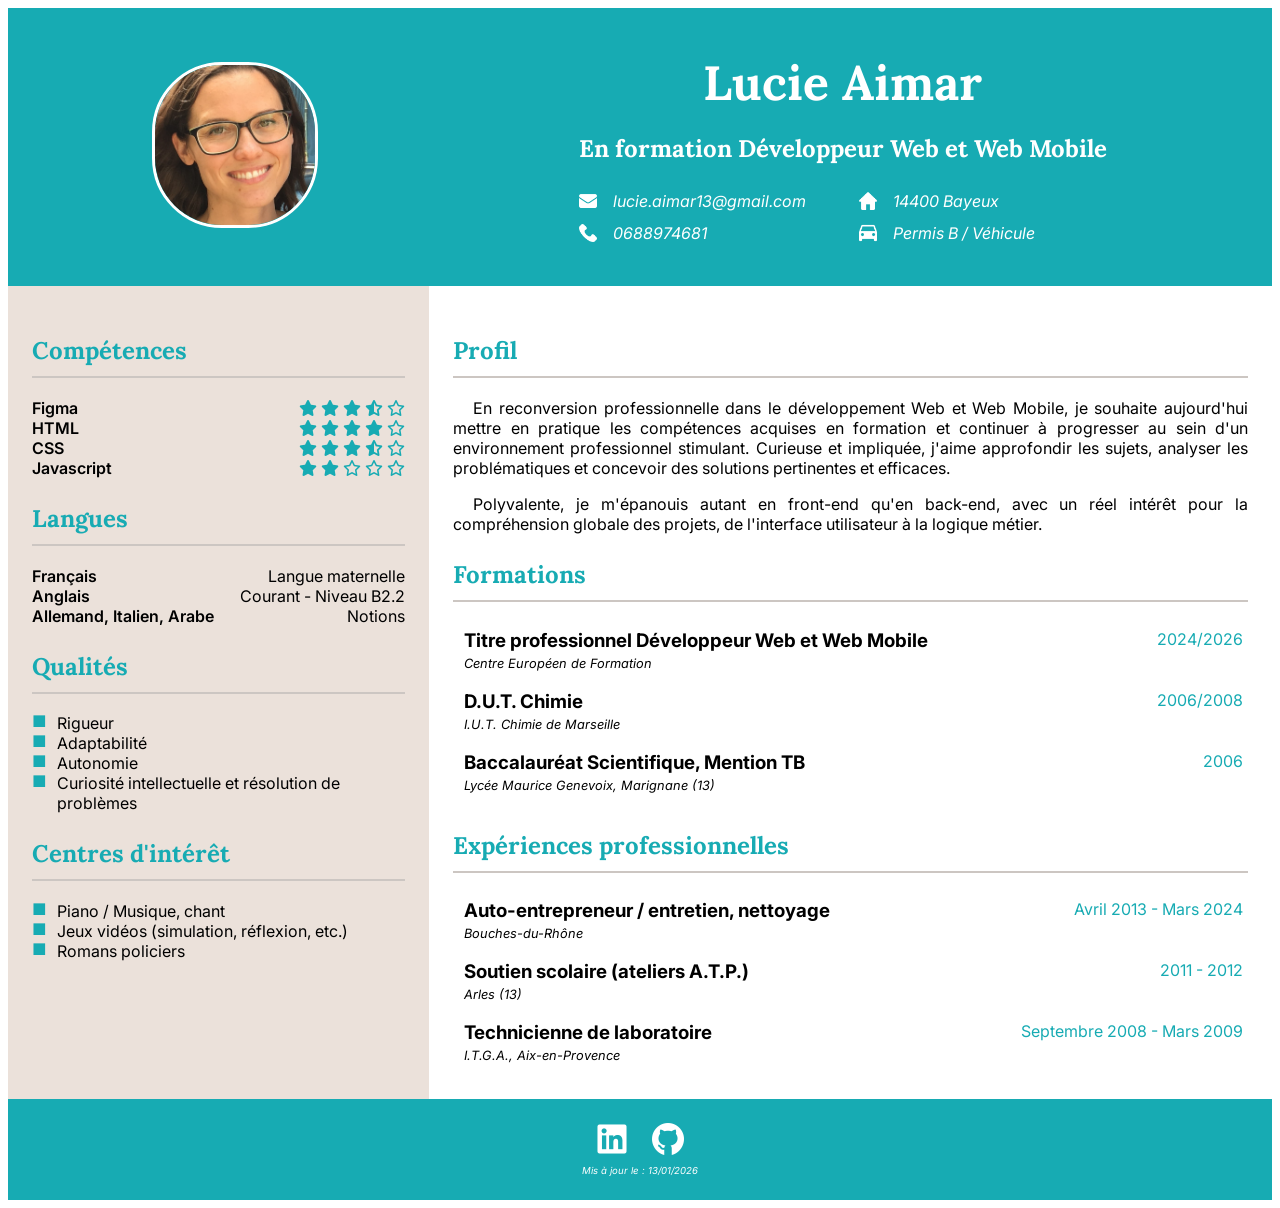
==== index.html @ bae13ad2 "Header updated (car-info)" ====
<!DOCTYPE html>
<html lang="fr">
    <head>
        <meta charset="UTF-8">
        <meta name="viewport" content="width=device-width, initial-scale=1.0">
        <title>Curriculum Vitae Lucie Aimar</title>
        <link rel="stylesheet" href="./assets/css/style.css">
        <link rel="stylesheet" href="https://cdnjs.cloudflare.com/ajax/libs/font-awesome/6.5.0/css/all.min.css">
    </head>
    <body class="cv">
        <header class="cv-header">
            <a href="./assets/images/portrait.jpg" target="_blank">
                <img class="profile-picture" src="./assets/images/portrait.jpg" alt="portrait de Lucie Aimar">
            </a>
            <address class="cv-address">
                <h1>Lucie Aimar</h1>
                <h2>En formation Développeur Web et Web Mobile</h2>
                <div class="mail">
                    <img src="./assets/images/email.png" alt="" aria-hidden="true">
                    <a href="mailto:janedoe@gmail.com" aria-label="Envoyer un email à Lucie Aimar">lucie.aimar13@gmail.com</a>
                </div>
                <div class="address">
                    <img src="./assets/images/address.png" alt="" aria-hidden="true">
                    <a href="https://maps.app.goo.gl/pgrXz6GzJE83Pug97" aria-label="Adresse de Lucie Aimar" target="_blank">14400 Bayeux</a>
                </div>
                <div class="phone">
                    <img src="./assets/images/appel-telephonique.png" alt="" aria-hidden="true">
                    <a href="tel:0606060606" aria-label="Téléphoner à Lucie Aimar">0688974681</a>
                </div>
                <div class="car-info">
                    <img src="./assets/images/voiture-avant.png" alt="" aria-hidden="true">
                    <span>Permis B / Véhicule</span>
                </div>
            </address>
        </header>
        <aside class="cv-sidebar">
            <h2>Compétences</h2>
            <div class="skills">
                <div class="skill-item">
                    <span class="skill-name">Figma</span>
                    <span class="skill-level">
                        <i class="fa-solid fa-star"></i>
                        <i class="fa-solid fa-star"></i>
                        <i class="fa-solid fa-star"></i>
                        <i class="fa-solid fa-star-half-stroke"></i>
                        <i class="fa-regular fa-star"></i>
                    </span>
                </div>
                <div class="skill-item">
                    <span class="skill-name">HTML</span>
                    <span class="skill-level">
                        <i class="fa-solid fa-star"></i>
                        <i class="fa-solid fa-star"></i>
                        <i class="fa-solid fa-star"></i>
                        <i class="fa-solid fa-star"></i>
                        <i class="fa-regular fa-star"></i>
                    </span>
                </div>
                <div class="skill-item">
                    <span class="skill-name">CSS</span>
                    <span class="skill-level">
                        <i class="fa-solid fa-star"></i>
                        <i class="fa-solid fa-star"></i>
                        <i class="fa-solid fa-star"></i>
                        <i class="fa-solid fa-star-half-stroke"></i>
                        <i class="fa-regular fa-star"></i>
                    </span>
                </div>
                <div class="skill-item">
                    <span class="skill-name">Javascript</span>
                    <span class="skill-level">
                        <i class="fa-solid fa-star"></i>
                        <i class="fa-solid fa-star"></i>
                        <i class="fa-regular fa-star"></i>
                        <i class="fa-regular fa-star"></i>
                        <i class="fa-regular fa-star"></i>
                    </span>
                </div>
            </div>
            <h2>Langues</h2>
            <div class="languages">
                <div class="language-item">
                    <span class="language-name">Français</span>
                    <span class="language-level">Langue maternelle</span>
                </div>
                <div class="language-item">
                    <span class="language-name">Anglais</span>
                    <span class="language-level">Courant - Niveau B2.2</span>
                </div>
                <div class="language-item">
                    <span class="language-name">Allemand, Italien, Arabe</span>
                    <span class="language-level">Notions</span>
                </div>
            </div>
                <h2>Qualités</h2>
                <ul>
                    <li>Rigueur</li>
                    <li>Adaptabilité</li>
                    <li>Autonomie</li>
                    <li>Curiosité intellectuelle et résolution de problèmes</li>
                </ul>
                <h2>Centres d'intérêt</h2>
                <ul>
                    <li>Piano / Musique, chant</li>
                    <li>Jeux vidéos (simulation, réflexion, etc.)</li>
                    <li>Romans policiers</li>
                </ul>
        </aside>
        <main class="cv-main">
            <h2>Profil</h2>
            <p>
            En reconversion professionnelle dans le développement Web et Web Mobile, je souhaite aujourd'hui mettre en pratique les compétences acquises en formation et continuer à progresser au sein d'un environnement professionnel stimulant.
            Curieuse et impliquée, j'aime approfondir les sujets, analyser les problématiques et concevoir des solutions pertinentes et efficaces.
            </p>
            <p>
            Polyvalente, je m'épanouis autant en front-end qu'en back-end, avec un réel intérêt pour la compréhension globale des projets, de l'interface utilisateur à la logique métier.
            </p>
            <section class="courses">
                <h2>Formations</h2>
                <article class="course-item">
                    <h3>Titre professionnel Développeur Web et Web Mobile</h3>
                    <time>2024/2026</time>
                    <span class="place">Centre Européen de Formation</span>
                </article>
                <article class="course-item">
                    <h3>D.U.T. Chimie</h3>
                    <time>2006/2008</time>
                    <span class="place">I.U.T. Chimie de Marseille</span>
                </article>
                <article class="course-item">
                    <h3>Baccalauréat Scientifique, Mention TB</h3>
                    <time>2006</time>
                    <span class="place">Lycée Maurice Genevoix, Marignane (13)</span> 
                </article>
            </section>
            <section class="work-experiences">
                <h2>Expériences professionnelles</h2>
                <article class="experience-item">
                    <h3>Auto-entrepreneur / entretien, nettoyage</h3>
                    <time>Avril 2013 - Mars 2024</time>
                    <span class="place">Bouches-du-Rhône</span>
                </article>
                <article class="experience-item">
                    <h3>Soutien scolaire (ateliers A.T.P.)</h3>
                    <time>2011 - 2012</time>
                    <span class="place">Arles (13)</span>
                </article>
                <article class="experience-item">
                    <h3>Technicienne de laboratoire</h3>
                    <time>Septembre 2008 - Mars 2009</time>
                    <span class="place">I.T.G.A., Aix-en-Provence</span>
                </article>
            </section> 
        </main>
        <footer class="cv-footer">
            <div class="social-links">
                <a 
                    href="https://www.linkedin.com/in/lucie-aimar-314379104/" 
                    aria-label="Profil LinkedIn de Lucie Aimar" 
                    target="_blank" 
                    rel="noopener noreferrer"
                >
                    <img 
                        class="social-icon" 
                        src="./assets/images/logo-linkedin.png" 
                        alt="" 
                        aria-hidden="true"
                    >
                </a>
                <a 
                    href="https://github.com/Lutch-1314" 
                    aria-label="Profil GitHub de Lucie Aimar" 
                    target="_blank" 
                    rel="noopener noreferrer"
                >
                    <img 
                        class="social-icon"
                        src="./assets/images/logo-github.png"
                        alt=""
                        aria-hidden="true"
                    >
                </a>
            </div>
            <div class="footer-meta">
                <span class="cv-date">Mis à jour le : <time datetime="2026-01-13">13/01/2026</time></span> 
            </div>
        </footer>
    </body>
</html>
---- assets/css/style.css ----
@import url('https://fonts.googleapis.com/css2?family=Inter:ital,opsz,wght@0,14..32,100..900;1,14..32,100..900&family=Lora:ital,wght@0,400..700;1,400..700&display=swap');

body {
    font-family: "Inter", sans-serif; 
    font-size: 1em;
}

.profile-picture {
    width: 160px;
    height: 160px;
    object-fit: cover;
    border: 3px solid #ffffff;
    border-radius: 70px;
}

.profile-picture:hover {
    cursor: zoom-in;
}

.cv-header {
    display: grid;
    grid-template-columns: 1fr 2fr;
    align-items: center;
    justify-items: center;
    background-color: #17abb3;
    color: #ffffff;
    height: 230px;
}

.cv-header > a {
    justify-self: center;
}

a {
    text-decoration: none;
    color: #ffffff;
}

a:focus-visible {
  outline: 3px solid #ffffff;
  outline-offset: 4px;
}

.cv-address {
    display: grid;
    grid-template-columns: 1fr 1fr;
    column-gap: 2rem;
    row-gap: 0.75rem;
    justify-items: start;
    font-style: normal;
}

.cv-address h1,
.cv-address h2 {
    grid-column: 1 / -1;
    text-align: center;
    justify-self: stretch;
}

.cv-address img {
    width: 18px;
    height: 18px;
    object-fit: contain;
}

.cv-address a,
.cv-address span {
    font-style: italic;
}

.cv-address > div {
    display: flex;
    align-items: center;
    gap: 1rem;
}

h1 {
    font-family: "Lora";
    font-size: 3em;
    margin: 0;
}

h2 {
    font-family: "Lora";
    color: #17abb3;
    font-size: 1.5em;
    padding-top: 5px;
    padding-bottom: 10px;
    border-bottom: 2px solid #ccc6c2;
}

.cv-header h2 {
    color: #ffffff;
    border-bottom: none;
    margin: 0;
    width: 100%;
    padding-top: 8px;
    padding-bottom: 15px;
}

.cv {
  display: grid;
  grid-template-rows: auto 1fr auto;
  grid-template-columns: 1fr 2fr;
  grid-template-areas:
    "header header"
    "aside  main"
    "footer footer";
}

.cv-header {
  grid-area: header;
}

.cv-sidebar {
  grid-area: aside;
  background-color: #ebe1da;
}

.cv-main {
  grid-area: main;
}

.cv-footer {
  grid-area: footer;
}

.cv-header,
.cv-sidebar,
.cv-main,
.cv-footer {
  padding: 1.5rem;
}

.skill-level {
    color: #17abb3;
}

.skill-item,
.language-item {
  display: flex;
  justify-content: space-between;
}

.skill-name,
.language-name {
    font-weight: 600;
}

ul {
    padding-left: 0px;
}

li {
    list-style: none;
}

ul li {
    display: flex;
    align-items: flex-start;
}

ul li::before {
    content: "\0025A0";
    color: #17abb3;
    margin-right: 10px;
    margin-top: -0.16em;
    flex-shrink: 0;
}

p {
    text-indent: 20px;
    text-align: justify;
}

article > time {
    color: #17abb3;
    text-align: right;
}

.place {
    font-style: italic;
    font-size: 0.8em;
    width: 100%;
    margin-bottom: 12px;
}

.course-item,
.experience-item {
    display: grid;
    grid-template-columns: 1fr auto;
    row-gap: 0.25rem;
    padding: 7px 5px 0 7px;
    border-left: 4px solid transparent;
    box-sizing: border-box;
}

.course-item h3,
.experience-item h3 {
    margin: 0;
}

.course-item .place,
.experience-item .place {
    grid-column: 1 / -1;
}

.course-item time,
.experience-item time {
    justify-self: end;
    white-space: nowrap;
}

.course-item:hover,
.experience-item:hover {
    background-color: #ebe1da;
    border-left: 4px solid #17abb3;
}

.cv-footer {
    background-color: #17abb3;
    color: #ffffff;
    font-size: 0.6em;
    font-style: italic;
    display: flex;
    flex-direction: column;
    align-items: center;
    gap: 0.5rem;
}

.social-links {
    display: flex;
    justify-content: center;
    gap: 1.5rem;
}

.social-icon {
    width: 32px;
    height: 32px;
    object-fit: contain;
}

.social-icon:hover {
    opacity: 0.7;
}


@media (max-width: 768px) {

  .cv {
    grid-template-columns: 1fr;
    grid-template-areas:
      "header"
      "main"
      "aside"
      "footer";
  }

  .cv-header {
    grid-template-columns: 1fr;
    height: auto;
    text-align: center;
    row-gap: 1rem;
  }

  .profile-picture {
    width: 120px;
    height: 120px;
    margin: 0 auto;
  }

  .cv-address {
    grid-template-columns: 1fr;
    justify-items: center;
    text-align: center;
  }

  .cv-address > div {
    justify-content: center;
  }

  h1 {
    font-size: 2.2em;
  }

  h2 {
    font-size: 1.2em;
  }

  .cv-header,
  .cv-sidebar,
  .cv-main,
  .cv-footer {
    padding: 1rem;
  }
}


@media (min-width: 769px) and (max-width: 1024px) {

  .cv {
    grid-template-columns: 1.2fr 2fr;
  }

  .cv-header {
    grid-template-columns: 180px 1fr;
    height: auto;
    row-gap: 1rem;
  }

  .profile-picture {
    width: 140px;
    height: 140px;
  }

  .cv-address {
    column-gap: 1.5rem;
    row-gap: 0.6rem;
  }

  h1 {
    font-size: 2.5em;
  }

  h2 {
    font-size: 1.3em;
  }

  .cv-sidebar {
    padding: 1.25rem;
  }

  .cv-main {
    padding: 1.25rem;
  }

  .cv-footer {
    font-size: 0.7em;
  }
}
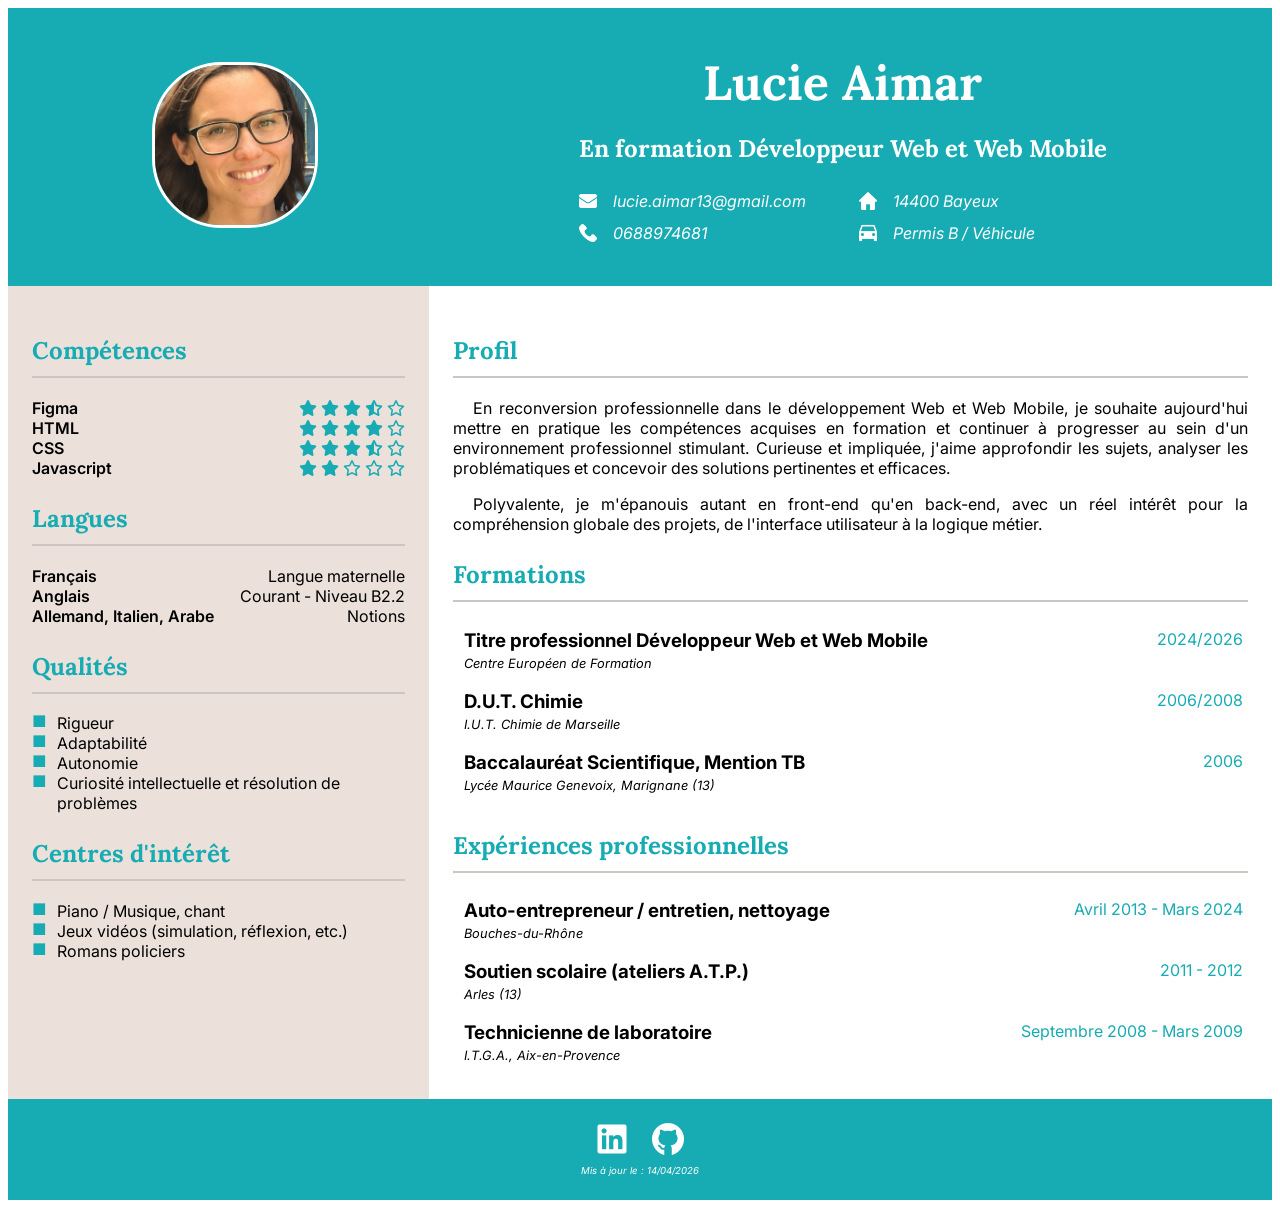
==== commit 4d191931: "cv-date updated" ====
--- a/index.html
+++ b/index.html
@@ -182,7 +182,7 @@
                 </a>
             </div>
             <div class="footer-meta">
-                <span class="cv-date">Mis à jour le : <time datetime="2026-01-13">13/01/2026</time></span> 
+                <span class="cv-date">Mis à jour le : <time datetime="2026-04-14">14/04/2026</time></span> 
             </div>
         </footer>
     </body>
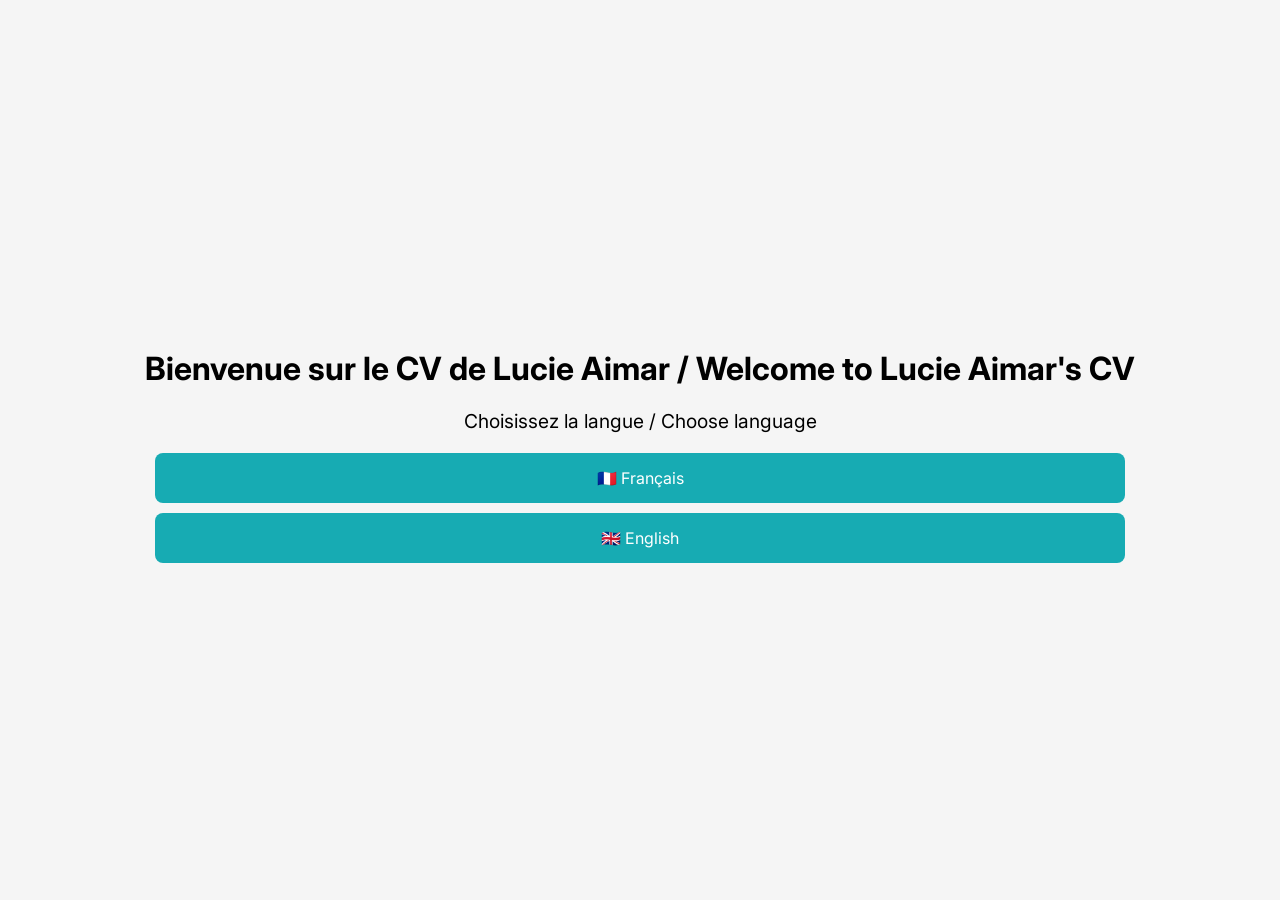
==== commit a99bba57: "english version ok, home page with language selection ok, css adjusted (gap in aside section), image" ====
--- a/index.html
+++ b/index.html
@@ -1,189 +1,17 @@
 <!DOCTYPE html>
 <html lang="fr">
-    <head>
-        <meta charset="UTF-8">
-        <meta name="viewport" content="width=device-width, initial-scale=1.0">
-        <title>Curriculum Vitae Lucie Aimar</title>
-        <link rel="stylesheet" href="./assets/css/style.css">
-        <link rel="stylesheet" href="https://cdnjs.cloudflare.com/ajax/libs/font-awesome/6.5.0/css/all.min.css">
-    </head>
-    <body class="cv">
-        <header class="cv-header">
-            <a href="./assets/images/portrait.jpg" target="_blank">
-                <img class="profile-picture" src="./assets/images/portrait.jpg" alt="portrait de Lucie Aimar">
-            </a>
-            <address class="cv-address">
-                <h1>Lucie Aimar</h1>
-                <h2>En formation Développeur Web et Web Mobile</h2>
-                <div class="mail">
-                    <img src="./assets/images/email.png" alt="" aria-hidden="true">
-                    <a href="mailto:janedoe@gmail.com" aria-label="Envoyer un email à Lucie Aimar">lucie.aimar13@gmail.com</a>
-                </div>
-                <div class="address">
-                    <img src="./assets/images/address.png" alt="" aria-hidden="true">
-                    <a href="https://maps.app.goo.gl/pgrXz6GzJE83Pug97" aria-label="Adresse de Lucie Aimar" target="_blank">14400 Bayeux</a>
-                </div>
-                <div class="phone">
-                    <img src="./assets/images/appel-telephonique.png" alt="" aria-hidden="true">
-                    <a href="tel:0606060606" aria-label="Téléphoner à Lucie Aimar">0688974681</a>
-                </div>
-                <div class="car-info">
-                    <img src="./assets/images/voiture-avant.png" alt="" aria-hidden="true">
-                    <span>Permis B / Véhicule</span>
-                </div>
-            </address>
-        </header>
-        <aside class="cv-sidebar">
-            <h2>Compétences</h2>
-            <div class="skills">
-                <div class="skill-item">
-                    <span class="skill-name">Figma</span>
-                    <span class="skill-level">
-                        <i class="fa-solid fa-star"></i>
-                        <i class="fa-solid fa-star"></i>
-                        <i class="fa-solid fa-star"></i>
-                        <i class="fa-solid fa-star-half-stroke"></i>
-                        <i class="fa-regular fa-star"></i>
-                    </span>
-                </div>
-                <div class="skill-item">
-                    <span class="skill-name">HTML</span>
-                    <span class="skill-level">
-                        <i class="fa-solid fa-star"></i>
-                        <i class="fa-solid fa-star"></i>
-                        <i class="fa-solid fa-star"></i>
-                        <i class="fa-solid fa-star"></i>
-                        <i class="fa-regular fa-star"></i>
-                    </span>
-                </div>
-                <div class="skill-item">
-                    <span class="skill-name">CSS</span>
-                    <span class="skill-level">
-                        <i class="fa-solid fa-star"></i>
-                        <i class="fa-solid fa-star"></i>
-                        <i class="fa-solid fa-star"></i>
-                        <i class="fa-solid fa-star-half-stroke"></i>
-                        <i class="fa-regular fa-star"></i>
-                    </span>
-                </div>
-                <div class="skill-item">
-                    <span class="skill-name">Javascript</span>
-                    <span class="skill-level">
-                        <i class="fa-solid fa-star"></i>
-                        <i class="fa-solid fa-star"></i>
-                        <i class="fa-regular fa-star"></i>
-                        <i class="fa-regular fa-star"></i>
-                        <i class="fa-regular fa-star"></i>
-                    </span>
-                </div>
-            </div>
-            <h2>Langues</h2>
-            <div class="languages">
-                <div class="language-item">
-                    <span class="language-name">Français</span>
-                    <span class="language-level">Langue maternelle</span>
-                </div>
-                <div class="language-item">
-                    <span class="language-name">Anglais</span>
-                    <span class="language-level">Courant - Niveau B2.2</span>
-                </div>
-                <div class="language-item">
-                    <span class="language-name">Allemand, Italien, Arabe</span>
-                    <span class="language-level">Notions</span>
-                </div>
-            </div>
-                <h2>Qualités</h2>
-                <ul>
-                    <li>Rigueur</li>
-                    <li>Adaptabilité</li>
-                    <li>Autonomie</li>
-                    <li>Curiosité intellectuelle et résolution de problèmes</li>
-                </ul>
-                <h2>Centres d'intérêt</h2>
-                <ul>
-                    <li>Piano / Musique, chant</li>
-                    <li>Jeux vidéos (simulation, réflexion, etc.)</li>
-                    <li>Romans policiers</li>
-                </ul>
-        </aside>
-        <main class="cv-main">
-            <h2>Profil</h2>
-            <p>
-            En reconversion professionnelle dans le développement Web et Web Mobile, je souhaite aujourd'hui mettre en pratique les compétences acquises en formation et continuer à progresser au sein d'un environnement professionnel stimulant.
-            Curieuse et impliquée, j'aime approfondir les sujets, analyser les problématiques et concevoir des solutions pertinentes et efficaces.
-            </p>
-            <p>
-            Polyvalente, je m'épanouis autant en front-end qu'en back-end, avec un réel intérêt pour la compréhension globale des projets, de l'interface utilisateur à la logique métier.
-            </p>
-            <section class="courses">
-                <h2>Formations</h2>
-                <article class="course-item">
-                    <h3>Titre professionnel Développeur Web et Web Mobile</h3>
-                    <time>2024/2026</time>
-                    <span class="place">Centre Européen de Formation</span>
-                </article>
-                <article class="course-item">
-                    <h3>D.U.T. Chimie</h3>
-                    <time>2006/2008</time>
-                    <span class="place">I.U.T. Chimie de Marseille</span>
-                </article>
-                <article class="course-item">
-                    <h3>Baccalauréat Scientifique, Mention TB</h3>
-                    <time>2006</time>
-                    <span class="place">Lycée Maurice Genevoix, Marignane (13)</span> 
-                </article>
-            </section>
-            <section class="work-experiences">
-                <h2>Expériences professionnelles</h2>
-                <article class="experience-item">
-                    <h3>Auto-entrepreneur / entretien, nettoyage</h3>
-                    <time>Avril 2013 - Mars 2024</time>
-                    <span class="place">Bouches-du-Rhône</span>
-                </article>
-                <article class="experience-item">
-                    <h3>Soutien scolaire (ateliers A.T.P.)</h3>
-                    <time>2011 - 2012</time>
-                    <span class="place">Arles (13)</span>
-                </article>
-                <article class="experience-item">
-                    <h3>Technicienne de laboratoire</h3>
-                    <time>Septembre 2008 - Mars 2009</time>
-                    <span class="place">I.T.G.A., Aix-en-Provence</span>
-                </article>
-            </section> 
-        </main>
-        <footer class="cv-footer">
-            <div class="social-links">
-                <a 
-                    href="https://www.linkedin.com/in/lucie-aimar-314379104/" 
-                    aria-label="Profil LinkedIn de Lucie Aimar" 
-                    target="_blank" 
-                    rel="noopener noreferrer"
-                >
-                    <img 
-                        class="social-icon" 
-                        src="./assets/images/logo-linkedin.png" 
-                        alt="" 
-                        aria-hidden="true"
-                    >
-                </a>
-                <a 
-                    href="https://github.com/Lutch-1314" 
-                    aria-label="Profil GitHub de Lucie Aimar" 
-                    target="_blank" 
-                    rel="noopener noreferrer"
-                >
-                    <img 
-                        class="social-icon"
-                        src="./assets/images/logo-github.png"
-                        alt=""
-                        aria-hidden="true"
-                    >
-                </a>
-            </div>
-            <div class="footer-meta">
-                <span class="cv-date">Mis à jour le : <time datetime="2026-04-14">14/04/2026</time></span> 
-            </div>
-        </footer>
-    </body>
+<head>
+    <meta charset="UTF-8">
+    <title>CV Lucie Aimar - Choix de langue</title>
+    <link rel="stylesheet" href="../assets/css/home-page.css">
+
+</head>
+<body>
+    <div class="container">
+        <h1>Bienvenue sur le CV de Lucie Aimar / Welcome to Lucie Aimar's CV</h1>
+        <p>Choisissez la langue / Choose language</p>
+        <a href="cv-fr/">🇫🇷 Français</a>
+        <a href="cv-en/">🇬🇧 English</a>
+    </div>
+</body>
 </html>
--- a/assets/css/home-page.css
+++ b/assets/css/home-page.css
@@ -0,0 +1,35 @@
+ @import url('https://fonts.googleapis.com/css2?family=Inter:ital,opsz,wght@0,14..32,100..900;1,14..32,100..900&family=Lora:ital,wght@0,400..700;1,400..700&display=swap');
+ 
+body {
+    font-family: 'Inter', sans-serif;
+    display: flex;
+    justify-content: center;
+    align-items: center;
+    height: 100vh;
+    background-color: #f5f5f5;
+    margin: 0;
+}
+
+.container {
+    text-align: center;
+}
+
+p {
+    font-size: 1.2em;
+    margin-bottom: 20px;  
+}
+
+a {
+    display: block;
+    margin: 10px;
+    padding: 15px 25px;
+    text-decoration: none;
+    background-color: #17abb3;
+    color: white;
+    border-radius: 8px;
+    transition: 0.2s;
+}
+
+a:hover {
+    background-color: #555;
+}
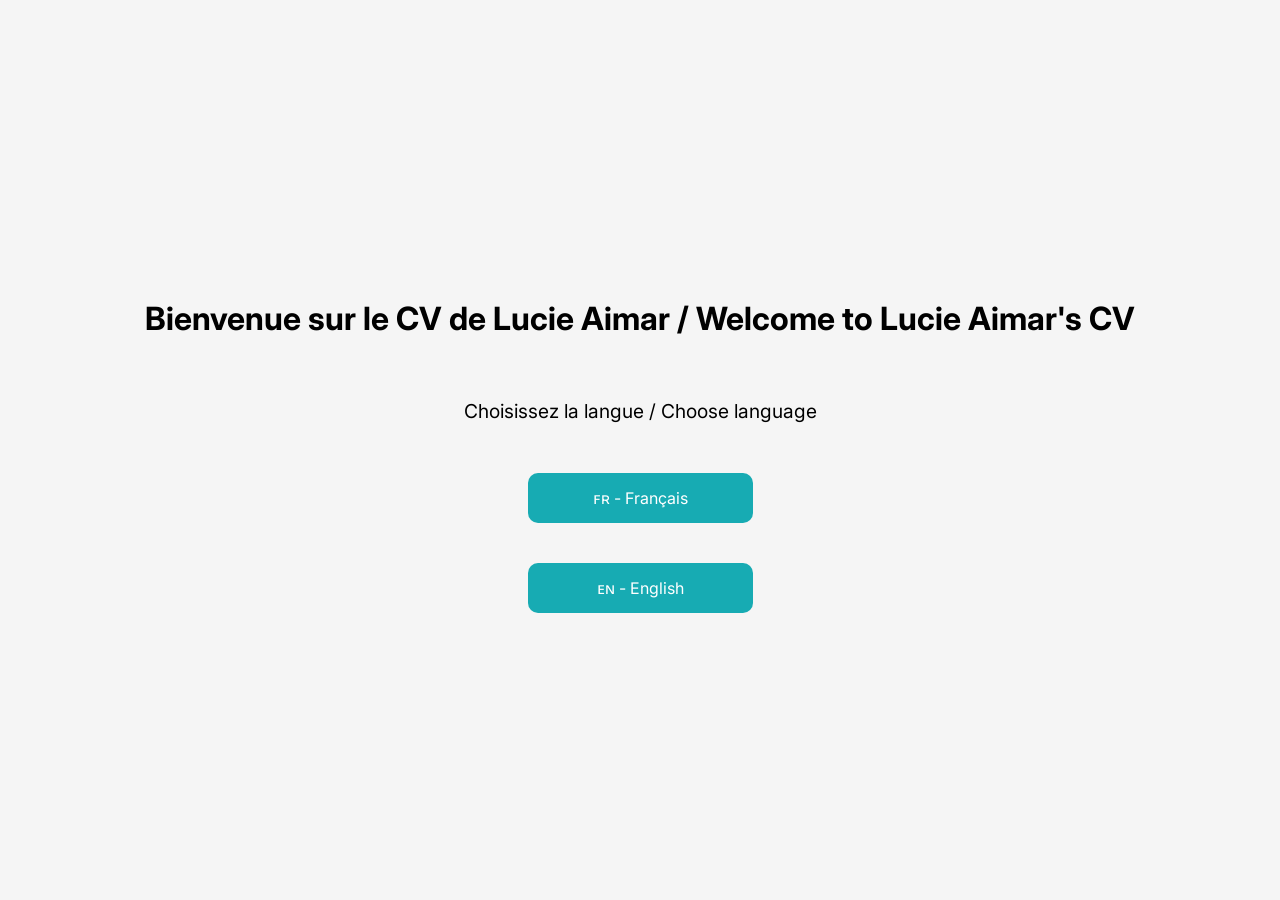
==== commit fe67af46: "layout edited, format code" ====
--- a/index.html
+++ b/index.html
@@ -1,17 +1,17 @@
-<!DOCTYPE html>
+<!doctype html>
 <html lang="fr">
-<head>
-    <meta charset="UTF-8">
+  <head>
+    <meta charset="UTF-8" />
     <title>CV Lucie Aimar - Choix de langue</title>
-    <link rel="stylesheet" href="../assets/css/home-page.css">
-
-</head>
-<body>
+    <link rel="icon" href="./assets/icons/favicon.png" />
+    <link rel="stylesheet" href="./assets/css/home-page.css" />
+  </head>
+  <body>
     <div class="container">
-        <h1>Bienvenue sur le CV de Lucie Aimar / Welcome to Lucie Aimar's CV</h1>
-        <p>Choisissez la langue / Choose language</p>
-        <a href="cv-fr/">🇫🇷 Français</a>
-        <a href="cv-en/">🇬🇧 English</a>
+      <h1>Bienvenue sur le CV de Lucie Aimar / Welcome to Lucie Aimar's CV</h1>
+      <p>Choisissez la langue / Choose language</p>
+      <a href="./CV-FR/">ꜰʀ - Français</a>
+      <a href="./CV-EN/">ᴇɴ - English</a>
     </div>
-</body>
-</html>+  </body>
+</html>
--- a/assets/css/home-page.css
+++ b/assets/css/home-page.css
@@ -1,35 +1,39 @@
- @import url('https://fonts.googleapis.com/css2?family=Inter:ital,opsz,wght@0,14..32,100..900;1,14..32,100..900&family=Lora:ital,wght@0,400..700;1,400..700&display=swap');
- 
+@import url("https://fonts.googleapis.com/css2?family=Inter:ital,opsz,wght@0,14..32,100..900;1,14..32,100..900&family=Lora:ital,wght@0,400..700;1,400..700&display=swap");
+
 body {
-    font-family: 'Inter', sans-serif;
-    display: flex;
-    justify-content: center;
-    align-items: center;
-    height: 100vh;
-    background-color: #f5f5f5;
-    margin: 0;
+  font-family: "Inter", sans-serif;
+  display: flex;
+  justify-content: center;
+  align-items: center;
+  height: 100vh;
+  background-color: #f5f5f5;
+  margin: 0;
 }
 
 .container {
-    text-align: center;
+  text-align: center;
+  display: flex;
+  flex-direction: column;
+  align-items: center;
+  gap: 20px;
 }
 
 p {
-    font-size: 1.2em;
-    margin-bottom: 20px;  
+  font-size: 1.2em;
+  margin-bottom: 20px;
 }
 
 a {
-    display: block;
-    margin: 10px;
-    padding: 15px 25px;
-    text-decoration: none;
-    background-color: #17abb3;
-    color: white;
-    border-radius: 8px;
-    transition: 0.2s;
+  width: 175px;
+  margin: 10px;
+  padding: 15px 25px;
+  text-decoration: none;
+  background-color: #17abb3;
+  color: white;
+  border-radius: 10px;
+  transition: 0.2s;
 }
 
 a:hover {
-    background-color: #555;
-}+  background-color: #555;
+}
